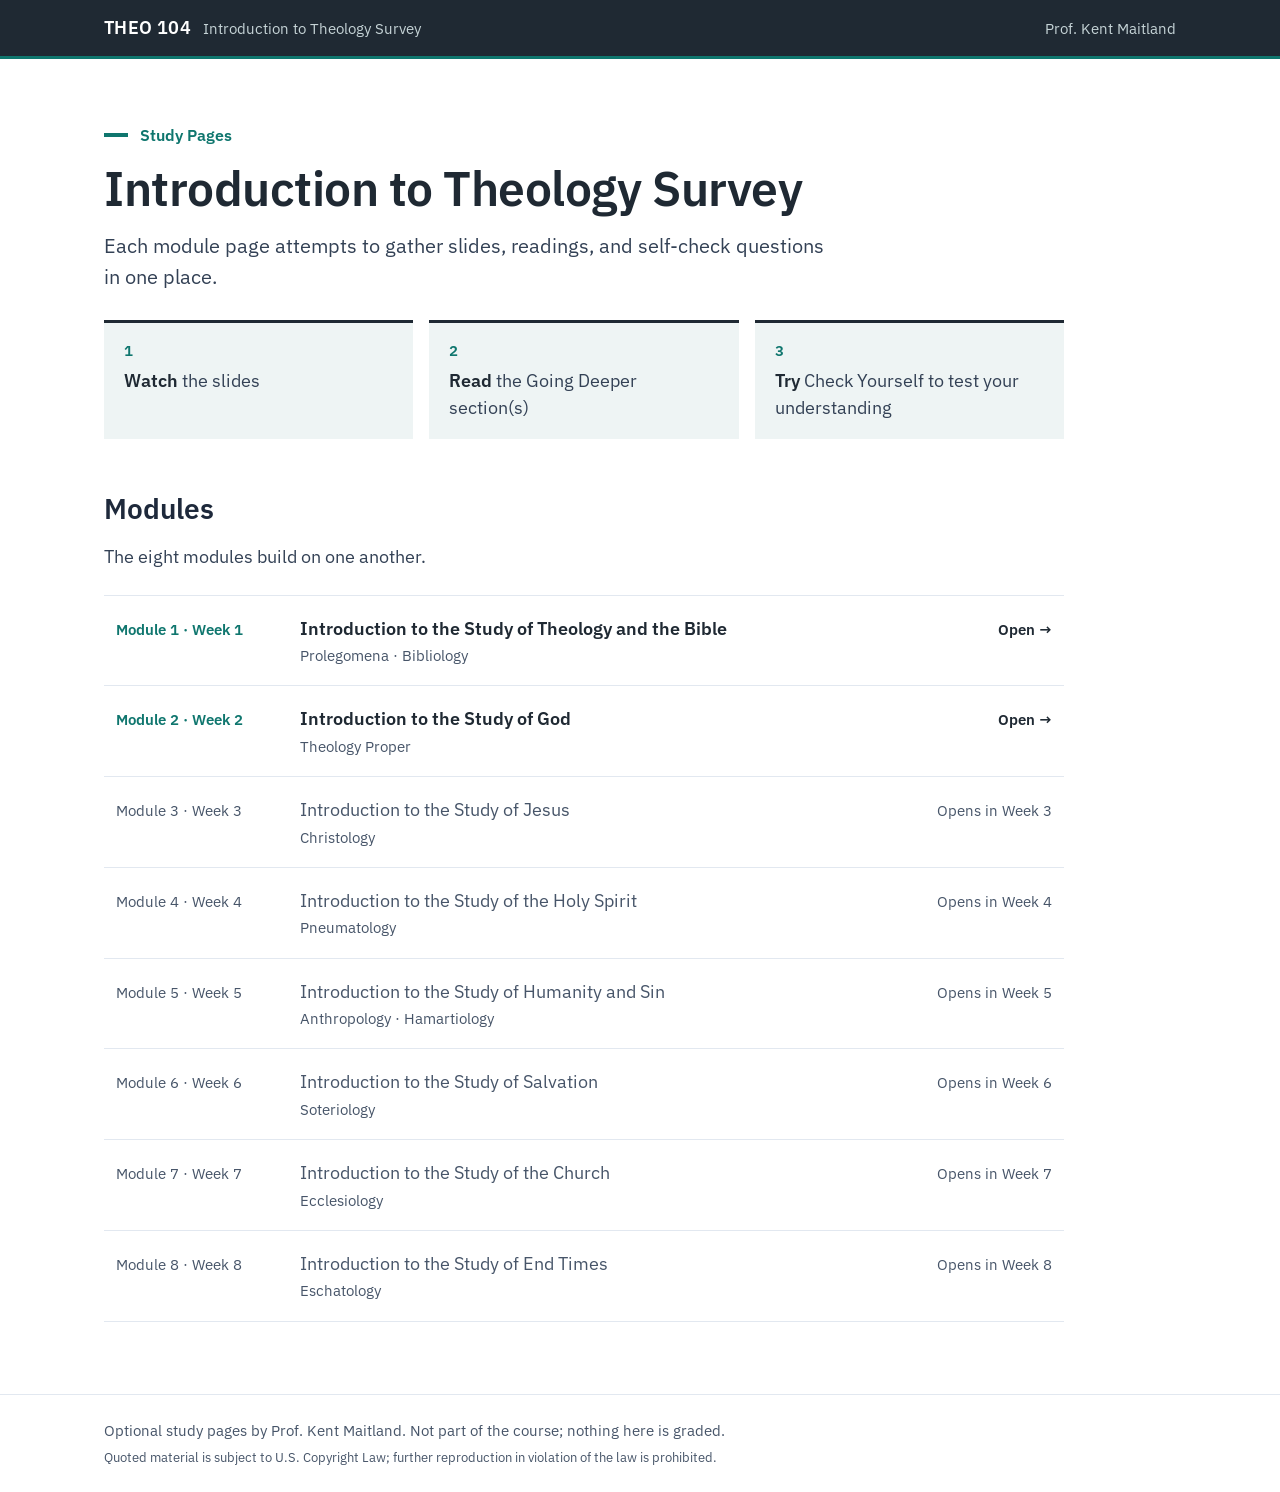
==== index.html @ 7f718394 "Palette D, Graphite and Teal; tokens renamed primary/accent Co-Authored-By: Claude Opus 5.5 <noreply" ====
<!doctype html>
<html lang="en">
<head>
<meta charset="utf-8">
<meta name="viewport" content="width=device-width, initial-scale=1">
<title>THEO 104 · Introduction to Theology Survey</title>
<link rel="preconnect" href="https://fonts.googleapis.com">
<link rel="preconnect" href="https://fonts.gstatic.com" crossorigin>
<link rel="stylesheet" href="https://fonts.googleapis.com/css2?family=IBM+Plex+Sans:ital,wght@0,400;0,600;1,400&amp;display=swap">
<link rel="stylesheet" href="assets/theo104.css?v=2026-10-30a">
</head>
<body>
<header class="site-head">
<div class="wrap"><span class="brand"><strong>THEO 104</strong><span>Introduction to Theology Survey</span></span><span class="who">Prof. Kent Maitland</span></div>
</header>

<main class="wrap home">
<section class="hero">
<div class="label">Study Pages</div>
<h1>Introduction to Theology Survey</h1>
<p>Each module page attempts to gather slides, readings, and self-check questions in one place.</p>
<ol class="steps">
<li><strong>Watch</strong> the slides</li>
<li><strong>Read</strong> the Going Deeper section(s)</li>
<li><strong>Try</strong> Check Yourself to test your understanding</li>
</ol>
</section>

<section class="block" aria-labelledby="mods-h">
<h2 id="mods-h">Modules</h2>
<p class="intro">The eight modules build on one another.</p>
<ol class="mod-list">
<li><a class="mod" href="module-1/"><span class="n">Module 1 · Week 1</span><span class="t">Introduction to the Study of Theology and the Bible<span class="d">Prolegomena · Bibliology</span></span><span class="go">Open →</span></a></li>
<li><a class="mod" href="module-2/"><span class="n">Module 2 · Week 2</span><span class="t">Introduction to the Study of God<span class="d">Theology Proper</span></span><span class="go">Open →</span></a></li>
<li><div class="mod soon"><span class="n">Module 3 · Week 3</span><span class="t">Introduction to the Study of Jesus<span class="d">Christology</span></span><span class="go">Opens in Week 3</span></div></li>
<li><div class="mod soon"><span class="n">Module 4 · Week 4</span><span class="t">Introduction to the Study of the Holy Spirit<span class="d">Pneumatology</span></span><span class="go">Opens in Week 4</span></div></li>
<li><div class="mod soon"><span class="n">Module 5 · Week 5</span><span class="t">Introduction to the Study of Humanity and Sin<span class="d">Anthropology · Hamartiology</span></span><span class="go">Opens in Week 5</span></div></li>
<li><div class="mod soon"><span class="n">Module 6 · Week 6</span><span class="t">Introduction to the Study of Salvation<span class="d">Soteriology</span></span><span class="go">Opens in Week 6</span></div></li>
<li><div class="mod soon"><span class="n">Module 7 · Week 7</span><span class="t">Introduction to the Study of the Church<span class="d">Ecclesiology</span></span><span class="go">Opens in Week 7</span></div></li>
<li><div class="mod soon"><span class="n">Module 8 · Week 8</span><span class="t">Introduction to the Study of End Times<span class="d">Eschatology</span></span><span class="go">Opens in Week 8</span></div></li>
</ol>
</section>

</main>

<footer class="site-foot"><div class="wrap">Optional study pages by Prof. Kent Maitland. Not part of the course; nothing here is graded.<p class="notice">Quoted material is subject to U.S. Copyright Law; further reproduction in violation of the law is prohibited.</p></div></footer>
</body>
</html>
---- assets/theo104.css ----
/* THEO 104 study pages: design system "Clean Sans" (Study B, approved 10/27/2026); palette D "Graphite and Teal" (10/30/2026) */
:root {
  --bg: #FFFFFF;
  --ink: #1E293B;
  --ink-2: #334155;
  --muted: #475569;
  --rule: #E2E8F0;
  --rule-2: #CBD5E1;
  --primary: #1F2933;    /* graphite: banner, headings, buttons, links */
  --primary-dark: #364352;
  --accent: #0F766E;     /* teal: small accents only */
  --tint: #EEF4F4;
  --sans: 'IBM Plex Sans', system-ui, sans-serif;
  --serif: 'IBM Plex Serif', Georgia, serif;
}

* { box-sizing: border-box; }
img { max-width: 100%; height: auto; }
html { -webkit-text-size-adjust: 100%; }
body { margin: 0; background: var(--bg); color: var(--ink); font-family: var(--sans); font-size: 18px; line-height: 1.55; }
a { color: var(--primary); text-decoration-thickness: 1px; text-underline-offset: 3px; }
a:hover { color: var(--primary-dark); }
.sc { font-variant: small-caps; }
.wrap { max-width: 1120px; margin: 0 auto; padding: 0 24px; }
@media (max-width: 640px) { .wrap { padding: 0 16px; } body { font-size: 17px; } }

/* Page chrome */
/* Site banner: shared by every page; a module or helps menu can be added inside it later */
.site-head { background: var(--primary); color: #FFFFFF; border-bottom: 3px solid var(--accent); }
.site-head .wrap { display: flex; flex-wrap: wrap; align-items: baseline; justify-content: space-between; gap: 4px 24px; padding-top: 14px; padding-bottom: 14px; font-size: 15px; }
.site-head .brand { display: flex; flex-wrap: wrap; align-items: baseline; gap: 2px 12px; }
.site-head .brand strong { font-size: 18px; font-weight: 600; letter-spacing: 0.02em; }
.site-head .brand span, .site-head .who { color: #C5D3D6; }
.site-head a { color: inherit; text-decoration: none; }
.label { display: flex; align-items: center; gap: 12px; font-size: 16px; font-weight: 600; color: var(--accent); }
.label::before { content: ""; display: inline-block; width: 24px; height: 4px; background: var(--accent); }
.hero { padding: 64px 0 48px; }
.hero h1 { color: var(--primary); margin: 14px 0 0; font-weight: 600; font-size: 3rem; line-height: 1.1; letter-spacing: -0.01em; }
.hero p { margin: 16px 0 0; max-width: 720px; font-size: 1.25rem; color: var(--ink-2); }
@media (max-width: 640px) { .hero { padding: 32px 0 28px; } .hero h1 { font-size: 2rem; } .hero p { font-size: 1.1rem; } }
.block { padding: 0 0 72px; }
.block > h2 { margin: 0 0 20px; font-size: 1.75rem; font-weight: 600; }
.block > .intro { margin: -12px 0 20px; color: var(--muted); }
@media (max-width: 640px) { .block { padding-bottom: 40px; } .block > h2 { font-size: 1.5rem; } }
.placeholder { padding: 28px; border: 1px dashed var(--rule-2); color: var(--muted); }
.site-foot { border-top: 1px solid var(--rule); }
.site-foot .wrap { padding-top: 24px; padding-bottom: 24px; font-size: 15px; color: var(--muted); }
.site-foot .notice { margin: 6px 0 0; font-size: 13px; }

/* Buttons */
.btn { min-height: 44px; padding: 8px 18px; border: 1px solid var(--rule-2); background: var(--bg); color: var(--ink); font: inherit; font-size: 16px; cursor: pointer; }
.btn:hover { border-color: var(--primary); }
.btn:focus-visible, .viewer:focus-visible, summary:focus-visible { outline: 3px solid var(--primary); outline-offset: 2px; }
.btn.primary, .btn[aria-pressed="true"] { border-color: var(--primary); background: var(--primary); color: #FFFFFF; font-weight: 600; }
.btn.primary:hover, .btn[aria-pressed="true"]:hover { background: var(--primary-dark); }
.btn:disabled { opacity: 0.45; cursor: default; }

/* Deck chooser and viewer */
.deck-list { display: flex; flex-wrap: wrap; gap: 10px; margin: 0 0 20px; padding: 0; list-style: none; }
.deck-list .btn { text-align: left; }
@media (max-width: 640px) {
  .deck-list { flex-direction: column; gap: 0; border-top: 1px solid var(--rule); }
  .deck-list .btn { width: 100%; min-height: 48px; border: 0; border-bottom: 1px solid var(--rule); padding: 10px 4px; }
  .deck-list .btn[aria-pressed="true"] { padding-left: 12px; }
}
.viewer { container-type: inline-size; }
.controls { margin-top: 14px; display: grid; grid-template-columns: 1fr auto 1fr; align-items: center; gap: 12px; }
.controls .prev { justify-self: start; }
.controls .next { justify-self: end; }
.controls .count { font-size: 15px; color: var(--muted); }
.no-js .controls { display: none; }
.js .deck, .js .slide { display: none; }
.js .deck.active { display: block; }
.js .deck .slide.active { display: flex; }
.no-js .slide { margin-bottom: 24px; }
.deck-name { position: absolute; width: 1px; height: 1px; overflow: hidden; clip: rect(0 0 0 0); }

/* Slides: sized from a 1280 × 720 design; 1cqw = 12.8px at full size */
.slide { aspect-ratio: 16 / 9; flex-direction: column; padding: 5cqw 7.5cqw 3.75cqw; border: 1px solid var(--rule); background: var(--bg); display: flex; }
.s-label { display: flex; align-items: center; gap: 1.1cqw; font-size: max(13px, 1.4cqw); font-weight: 600; color: var(--accent); }
.s-label::before { content: ""; display: inline-block; width: 2.2cqw; height: 0.3cqw; min-height: 3px; background: var(--accent); }
.s-h { color: var(--primary); margin: 1.25cqw 0 0; font-weight: 600; font-size: max(24px, 4.2cqw); line-height: 1.1; letter-spacing: -0.01em; }
.s-title { color: var(--primary); margin: 0; font-weight: 600; font-size: max(34px, 6.9cqw); line-height: 1.05; letter-spacing: -0.02em; }
.s-mid { margin: auto 0; display: flex; flex-direction: column; gap: 2.2cqw; }
.s-end { margin-top: auto; padding-top: 2cqw; }
.s-lead { margin: 1.9cqw 0 0; max-width: 78cqw; font-family: var(--serif); font-style: italic; font-size: max(18px, 2.3cqw); line-height: 1.45; color: var(--ink-2); }
.s-mid .s-lead { margin: 0; }
.s-text { margin: 1.9cqw 0 0; max-width: 78cqw; font-size: max(17px, 1.9cqw); line-height: 1.45; }
.s-mid .s-text { margin: 0; }
.s-text.muted { color: var(--muted); }
.s-big { font-size: max(21px, 2.9cqw); font-weight: 600; line-height: 1.3; max-width: 80cqw; margin: 0; }
.s-rows { display: flex; flex-direction: column; }
.s-row { display: grid; grid-template-columns: 26cqw minmax(0, 1fr); gap: 2.5cqw; align-items: baseline; padding: 1.3cqw 0; border-top: 1px solid var(--rule); }
.s-row:last-child { border-bottom: 1px solid var(--rule); }
.s-rows.tight .s-row { padding: 0.9cqw 0; }
.s-term { font-weight: 600; font-size: max(17px, 2cqw); color: var(--primary); line-height: 1.3; }
.s-gloss { font-size: max(16px, 1.8cqw); line-height: 1.4; }
.s-rows.tight .s-term { font-size: max(16px, 1.75cqw); }
.s-rows.tight .s-gloss { font-size: max(15px, 1.6cqw); }
.s-ref { font-size: max(14px, 1.45cqw); color: var(--muted); white-space: nowrap; }
.s-ref a { color: var(--primary); }
.s-cols { display: grid; grid-template-columns: repeat(var(--n, 3), minmax(0, 1fr)); gap: 3.1cqw; }
.s-col { display: flex; flex-direction: column; gap: 1cqw; padding-top: 1.4cqw; border-top: 2px solid var(--primary); }
.s-col .num { font-size: max(14px, 1.4cqw); font-weight: 600; color: var(--accent); }
.s-col .s-term { font-size: max(17px, 2.05cqw); }
.s-col p { margin: 0; font-size: max(16px, 1.75cqw); line-height: 1.4; }
.s-col .verse { font-family: var(--serif); font-style: italic; font-size: max(16px, 1.85cqw); line-height: 1.45; }
.s-quote { margin: auto 0; display: flex; flex-direction: column; gap: 1.6cqw; max-width: 80cqw; }
.s-quote blockquote { margin: 0; font-family: var(--serif); font-style: italic; font-size: max(20px, 2.95cqw); line-height: 1.4; }
.s-quote figcaption { font-size: max(15px, 1.55cqw); color: var(--muted); }
.s-table { width: 100%; border-collapse: collapse; text-align: left; font-size: max(15px, 1.7cqw); line-height: 1.4; }
.s-table th { padding: 0 1.9cqw 1.1cqw 0; font-size: max(12px, 1.3cqw); font-weight: 600; letter-spacing: 0.06em; text-transform: uppercase; color: var(--muted); border-bottom: 2px solid var(--ink); }
.s-table td { padding: 1.2cqw 1.9cqw 1.2cqw 0; border-bottom: 1px solid var(--rule); vertical-align: top; }
.s-table td:first-child { font-weight: 600; }
.s-table .sub { display: block; font-weight: 400; font-size: max(13px, 1.4cqw); color: var(--muted); }
.s-table .yes { color: var(--primary); font-weight: 600; }
.s-next { margin-top: 2.2cqw; padding: 1.9cqw 2.2cqw; background: var(--tint); display: flex; flex-direction: column; gap: 0.5cqw; }
.s-next .tag { font-size: max(12px, 1.3cqw); font-weight: 600; letter-spacing: 0.06em; text-transform: uppercase; color: var(--accent); }
.s-next .q { font-size: max(18px, 2.2cqw); font-weight: 600; color: var(--primary); }
.s-foot { margin-top: 2.2cqw; display: flex; justify-content: space-between; gap: 12px; font-size: max(13px, 1.25cqw); color: var(--muted); }

/* Photo slides: the photo fills the right side; on a phone it becomes a banner above the text */
.slide.has-photo { position: relative; overflow: hidden; padding-right: calc(42% + 5cqw); }
.s-photo { position: absolute; top: 0; right: 0; bottom: 0; width: 42%; margin: 0; }
.s-photo img { display: block; width: 100%; height: 100%; object-fit: cover; }
.has-photo .s-row { grid-template-columns: 13cqw minmax(0, 1fr); }
.has-photo .s-quote { margin: 1.6cqw 0; }
.has-photo .s-quote blockquote { font-size: max(18px, 2.4cqw); }

@container (max-width: 640px) {
  .slide { aspect-ratio: auto; min-height: 440px; padding: 22px 20px 18px; }
  .s-label { gap: 10px; font-size: 13px; }
  .s-label::before { width: 18px; height: 3px; }
  .s-h { margin-top: 10px; font-size: 27px; line-height: 1.15; }
  .s-title { font-size: 36px; }
  .s-mid { gap: 16px; margin: 28px 0; }
  .s-end { margin-top: 0; padding-top: 20px; }
  .s-lead { margin-top: 14px; font-size: 19px; max-width: none; }
  .s-text { margin-top: 14px; font-size: 17px; max-width: none; }
  .s-big { font-size: 21px; max-width: none; }
  .s-row { grid-template-columns: 1fr; gap: 4px; padding: 12px 0; }
  .s-rows.tight .s-row { padding: 10px 0; }
  .s-term { font-size: 18px; }
  .s-gloss { font-size: 17px; }
  .s-rows.tight .s-term { font-size: 17px; }
  .s-rows.tight .s-gloss { font-size: 16px; }
  .s-ref { font-size: 15px; white-space: normal; }
  .s-cols { grid-template-columns: 1fr; gap: 16px; }
  .s-col { gap: 6px; padding-top: 12px; }
  .s-col .s-term { font-size: 18px; }
  .s-col p, .s-col .verse { font-size: 17px; }
  .s-quote { gap: 12px; max-width: none; margin: 28px 0; }
  .s-quote blockquote { font-size: 21px; }
  .s-quote figcaption { font-size: 15px; }
  .s-table { font-size: 15px; }
  .s-table th { font-size: 12px; padding: 0 10px 8px 0; }
  .s-table td { padding: 10px 10px 10px 0; }
  .s-table .sub { font-size: 13px; }
  .s-next { margin-top: 18px; padding: 16px; gap: 4px; }
  .s-next .tag { font-size: 12px; }
  .s-next .q { font-size: 18px; }
  .s-foot { margin-top: auto; padding-top: 18px; font-size: 13px; }
  .slide.has-photo { padding-right: 20px; }
  .has-photo .s-row { grid-template-columns: 1fr; }
  .has-photo .s-quote blockquote { font-size: 21px; }
  .s-photo { position: static; width: auto; height: 190px; margin: -22px -20px 18px; }
}

/* Going Deeper */
.deeper { border-top: 1px solid var(--rule); }
.deeper details { border-bottom: 1px solid var(--rule); padding: 16px 0; }
.deeper summary { cursor: pointer; font-size: 1.15rem; font-weight: 600; min-height: 28px; }
.deeper .body { padding: 12px 0 8px; display: grid; grid-template-columns: minmax(0, 1fr) 250px; gap: 0 48px; align-items: start; }
.deeper .main { grid-column: 1; grid-row: 1; max-width: 760px; }
.reading { grid-column: 2; grid-row: 1; position: sticky; top: calc(var(--head-h) + 16px); margin-top: 8px; padding: 18px 20px; background: var(--tint); border-top: 3px solid var(--primary); font-size: 15px; line-height: 1.45; display: flex; flex-direction: column; gap: 6px; }
.reading .tag { font-size: 12px; font-weight: 600; letter-spacing: 0.06em; text-transform: uppercase; color: var(--accent); }
.reading .book { font-weight: 600; color: var(--primary); }
.reading ul { margin: 4px 0 0; padding: 0; list-style: none; display: flex; flex-direction: column; gap: 6px; }
.reading li { margin: 0; }
.reading .pp { color: var(--muted); white-space: nowrap; }
.reading .note { margin-top: 4px; font-size: 13px; color: var(--muted); }
@media (max-width: 900px) {
  .deeper .body { grid-template-columns: 1fr; }
  .deeper .main { grid-row: 2; }
  .reading { grid-column: 1; grid-row: 1; position: static; margin: 0 0 16px; }
}
.deeper h3 { margin: 24px 0 8px; font-size: 1.15rem; font-weight: 600; }
.deeper h3:first-child { margin-top: 8px; }
.deeper p, .deeper ul, .deeper ol { margin: 0 0 12px; }
.deeper li { margin-bottom: 6px; }
.deeper blockquote { margin: 0 0 12px; padding: 0; font-family: var(--serif); font-style: italic; color: var(--ink-2); }
.deeper .cite { color: var(--muted); font-size: 0.9em; }
.table-box { overflow-x: auto; margin: 0 0 12px; }
.deeper table { width: 100%; border-collapse: collapse; text-align: left; font-size: 1rem; }
.deeper th { padding: 8px 16px 8px 0; border-bottom: 2px solid var(--ink); font-size: 13px; letter-spacing: 0.05em; text-transform: uppercase; color: var(--muted); }
.deeper td { padding: 10px 16px 10px 0; border-bottom: 1px solid var(--rule); vertical-align: top; }
.deeper td:first-child { font-weight: 600; }

/* Why This Matters */
.matters { display: grid; grid-template-columns: repeat(auto-fit, minmax(300px, 1fr)); gap: 32px 40px; }
.matters > div { padding-top: 16px; border-top: 2px solid var(--ink); }
.matters h3 { margin: 0 0 8px; font-size: 1.2rem; font-weight: 600; color: var(--primary); }
.matters p { margin: 0; }
@media (max-width: 640px) { .matters { grid-template-columns: 1fr; gap: 24px; } }

/* Essay guide pages (module-N/essay/) */
.guide .block > .intro { margin: -8px 0 24px; max-width: 760px; color: var(--ink-2); }
.back { margin: 0 0 18px; font-size: 15px; }
.back a { text-decoration: none; }
.back a:hover { text-decoration: underline; }
.asks { margin: 0; padding: 0; list-style: none; counter-reset: ask; max-width: 860px; border-top: 1px solid var(--rule); }
.asks > li { counter-increment: ask; position: relative; padding: 18px 0 18px 44px; border-bottom: 1px solid var(--rule); }
.asks > li::before { content: counter(ask); position: absolute; left: 0; top: 18px; font-weight: 600; color: var(--accent); }
.asks h3 { margin: 0 0 6px; font-size: 1.15rem; font-weight: 600; color: var(--primary); }
.asks p { margin: 0; }
.pts { display: inline-block; margin-left: 8px; padding: 1px 9px; border: 1px solid var(--rule-2); font-size: 13px; font-weight: 600; letter-spacing: 0.03em; color: var(--muted); vertical-align: 2px; white-space: nowrap; }
.template { margin: 20px 0 0; }
.cite-box { margin: 18px 0 4px; padding: 20px 22px 22px; background: var(--tint); border-top: 3px solid var(--primary); }
.cite-box h4 { margin: 0; font-size: 1.1rem; font-weight: 600; color: var(--primary); }
.cite-intro { margin: 2px 0 16px !important; color: var(--muted); font-size: 15px; }
.cite-panels { display: grid; grid-template-columns: repeat(3, minmax(0, 1fr)); gap: 16px; }
.cite-panel { padding: 16px 16px 14px; background: var(--bg); font-size: 15px; line-height: 1.45; display: flex; flex-direction: column; gap: 8px; }
.cite-panel h5 { margin: 0; font-size: 12px; font-weight: 600; letter-spacing: 0.06em; text-transform: uppercase; color: var(--accent); }
.cite-panel p { margin: 0; }
.cite-panel .ex { padding: 6px 10px; border-left: 3px solid var(--rule-2); background: var(--tint); color: var(--ink); }
.cite-panel .go { margin-top: auto; padding-top: 4px; font-size: 14px; }
@media (max-width: 900px) { .cite-panels { grid-template-columns: 1fr; } }
.rows { max-width: 860px; border-top: 1px solid var(--rule); }
.row { display: grid; grid-template-columns: 220px minmax(0, 1fr); gap: 0 32px; padding: 18px 0; border-bottom: 1px solid var(--rule); }
.row h3 { margin: 0; font-size: 1.1rem; font-weight: 600; color: var(--primary); }
.row p { margin: 0 0 10px; }
.row p:last-child { margin-bottom: 0; }
.qs { margin: 0 0 12px; padding-left: 20px; }
.qs li { margin-bottom: 6px; }
.qs b { color: var(--primary); }
@media (max-width: 640px) { .row { grid-template-columns: 1fr; gap: 6px; } }
h3.grp { margin: 28px 0 12px; font-size: 1.2rem; font-weight: 600; color: var(--primary); }
.guide .block > .intro + h3.grp { margin-top: 0; }
.key { max-width: 860px; margin: 0 0 14px; padding: 14px 20px; background: var(--tint); border-left: 4px solid var(--accent); }
.key .tag, .wq .tag { display: block; margin-bottom: 2px; font-size: 12px; font-weight: 600; letter-spacing: 0.06em; text-transform: uppercase; color: var(--accent); }
.key .q { font-size: 1.15rem; font-weight: 600; color: var(--primary); }
.mistakes { list-style: none; margin: 0; padding: 0; max-width: 860px; }
.mistakes li { margin: 0; padding: 12px 0; border-top: 1px solid var(--rule); }
.mistakes li:last-child { border-bottom: 1px solid var(--rule); }
.mistakes b { color: var(--primary); }
.worked { max-width: 860px; }
.worked p { margin: 0 0 12px; }
.wq { padding: 14px 20px; background: var(--tint); border-left: 4px solid var(--accent); font-size: 1.15rem; font-weight: 600; color: var(--primary); }
.step { margin-top: 20px !important; font-weight: 600; }
.trace { list-style: none; margin: 0 0 12px; padding: 0; border-top: 1px solid var(--rule); }
.trace li { display: grid; grid-template-columns: 150px minmax(0, 1fr); gap: 4px 24px; padding: 14px 0; border-bottom: 1px solid var(--rule); }
.trace b { grid-row: span 2; color: var(--primary); }
.trace .note { color: var(--ink-2); }
.trace .note i { color: var(--muted); }
@media (max-width: 640px) { .trace li { grid-template-columns: 1fr; } .trace b { grid-row: auto; } }

/* Link card to a separate help page (module page, after Why This Matters) */
.help-card { max-width: 760px; padding: 22px 24px 24px; background: var(--tint); border-top: 3px solid var(--primary); display: flex; flex-direction: column; gap: 6px; }
.help-card .tag { font-size: 12px; font-weight: 600; letter-spacing: 0.06em; text-transform: uppercase; color: var(--accent); }
.help-card h3 { margin: 0; font-size: 1.3rem; font-weight: 600; color: var(--primary); }
.help-card p { margin: 0; color: var(--ink-2); }
.help-card .btn { align-self: flex-start; margin-top: 12px; display: inline-flex; align-items: center; text-decoration: none; }

/* Essay guide tabs (guide.js): one part at a time; without script every part shows */
.part-tabs { margin: 0 0 36px; scroll-margin-top: 16px; }
.part-tabs .deck-list { margin: 0; }
.no-js .part-tabs { display: none; }
.js .part { display: none; }
.js .part.active { display: block; }
.next-part { margin: 32px 0 0; }
.next-part a { display: inline-flex; align-items: center; min-height: 44px; padding: 8px 18px; border: 1px solid var(--primary); font-size: 16px; font-weight: 600; text-decoration: none; }
.next-part a:hover { background: var(--tint); }
.no-js .next-part { display: none; }
@media (max-width: 640px) { .part-tabs { margin-bottom: 24px; } }

/* Banner breadcrumb (inner pages): "THEO 104 › Module 2 › Essay Guide". THEO 104 becomes a home link once the home page lists modules. */
.site-head .crumbs { display: flex; flex-wrap: wrap; align-items: baseline; gap: 2px 10px; }
.site-head .crumbs strong { font-size: 18px; font-weight: 600; letter-spacing: 0.02em; }
.site-head .crumbs .sep { color: #8FA3A8; }
.site-head .crumbs a { color: #FFFFFF; text-decoration: underline; text-decoration-color: rgba(255, 255, 255, 0.4); text-underline-offset: 4px; }
.site-head .crumbs a:hover { text-decoration-color: #FFFFFF; }
.site-head .crumbs [aria-current] { color: #C5D3D6; }
.back-foot { margin: 0; padding: 0 0 56px; font-size: 16px; }

/* Fixed banner (Kent, 10/27/2026): stays at the top while the page scrolls; one line on phones.
   Anything the page scrolls to stops below it. */
:root { --head-h: 74px; }
.site-head { position: sticky; top: 0; z-index: 50; }
h2, .viewer, .part-tabs, .part, [id] { scroll-margin-top: var(--head-h); }
@media (max-width: 640px) {
  :root { --head-h: 60px; }
  .site-head .wrap { padding-top: 10px; padding-bottom: 10px; }
  .site-head .who { display: none; }
  .site-head .crumbs { flex-wrap: nowrap; white-space: nowrap; gap: 8px; font-size: 15px; }
  .site-head .crumbs strong { font-size: 16px; }
  .site-head .brand > span { display: none; }
}

/* Check Yourself (check.js): one deck's questions at a time; a wrong choice is struck and the question stays open;
   "Show answer" moves on. Without script every set shows and "Show answer" still opens. Nothing is saved. */
.ck-intro { margin: -12px 0 20px; color: var(--muted); }
.ck-tabs { margin: 0 0 28px; scroll-margin-top: var(--head-h); }
.ck-tabs .deck-list { margin: 0; }
.no-js .ck-tabs { display: none; }
.js .ck-set { display: none; }
.js .ck-set.active { display: block; }
.ck-name { margin: 0 0 4px; font-size: 1.2rem; font-weight: 600; color: var(--primary); }
.ck-list { max-width: 860px; margin: 0; padding: 0; list-style: none; counter-reset: ck; }
.ck-q { counter-increment: ck; position: relative; padding: 22px 0 22px 34px; border-top: 1px solid var(--rule); }
.ck-q::before { content: counter(ck); position: absolute; left: 0; top: 22px; font-weight: 600; color: var(--accent); }
.ck-stem { margin: 0 0 12px; font-weight: 600; color: var(--primary); line-height: 1.4; }
.ck-opts { display: grid; gap: 8px; margin: 0; padding: 0; list-style: none; }
.ck-opt { position: relative; width: 100%; min-height: 44px; padding: 10px 16px 10px 44px; border: 1px solid var(--rule-2); background: var(--bg); color: var(--ink); font: inherit; font-size: 16px; line-height: 1.35; text-align: left; cursor: pointer; }
.ck-opt::before { content: ""; position: absolute; left: 16px; top: 50%; width: 14px; height: 14px; margin-top: -8px; border: 1px solid var(--rule-2); border-radius: 50%; }
.ck-opt:hover { border-color: var(--primary); }
.ck-opt:focus-visible { outline: 3px solid var(--primary); outline-offset: 2px; }
.ck-opt[aria-disabled="true"] { cursor: default; }
.ck-opt[aria-disabled="true"]:hover { border-color: var(--rule-2); }
.ck-opt.wrong { border-style: dashed; color: var(--muted); text-decoration: line-through; }
.ck-opt.wrong::before { content: "✕"; border: 0; width: auto; height: auto; margin-top: -0.7em; font-size: 15px; line-height: 1.4; text-decoration: none; }
.ck-opt.right, .ck-opt.right:hover { border-color: var(--primary); background: var(--tint); color: var(--primary); font-weight: 600; }
.ck-opt.right::before { content: "✓"; border: 0; width: auto; height: auto; margin-top: -0.7em; font-size: 16px; line-height: 1.4; }
.ck-q.done .ck-opt:not(.right):not(.wrong) { color: var(--muted); }
.ck-fb { margin: 10px 0 0; font-size: 16px; font-weight: 600; color: var(--primary); }
.ck-fb:empty { margin: 0; }
.ck-ans { margin-top: 6px; }
.ck-ans summary { display: inline-flex; align-items: center; min-height: 44px; color: var(--primary); font-size: 15px; text-decoration: underline; text-underline-offset: 3px; cursor: pointer; }
.ck-ans p { margin: 4px 0 0; padding: 14px 18px; background: var(--tint); border-left: 4px solid var(--primary); font-size: 16px; line-height: 1.5; }
.ck-ans b { color: var(--primary); }
.js .ck-q.done .ck-ans summary { display: none; }
@media (max-width: 640px) { .ck-q { padding-left: 26px; } }

/* Module 1 slides: a tighter table; the translation spectrum bar */
.s-table.tight td { padding-top: 0.5cqw; padding-bottom: 0.5cqw; }
.spectrum { display: flex; justify-content: space-between; margin: 0 0 1.6cqw; padding-top: 1.1cqw; font-size: max(12px, 1.3cqw); font-weight: 600; letter-spacing: 0.06em; text-transform: uppercase; color: var(--muted); background: linear-gradient(90deg, var(--primary), #A9B8BC) top left / 100% max(3px, 0.35cqw) no-repeat; }

/* Psalm 19 slide (Decision 64): sky, page, heart. All text keeps one line rhythm (--r); in the page panel
   each line rests on a rule. The offsets put each baseline 2px (at 1280) above the rule's top. */
.slide.ps19 { padding-bottom: 3.75cqw; }
.ps19-panels { --r: max(24px, 2.97cqw); flex: 1; min-height: 0; margin: 3.4cqw -7.5cqw 0; display: grid; grid-template-columns: repeat(3, minmax(0, 1fr)); }
.ps19-panels > div { display: flex; flex-direction: column; padding: var(--r) 3.1cqw; border-top: max(3px, 0.31cqw) solid transparent; }
.ps19-panels > div:first-child { padding-left: 7.5cqw; }
.ps19-panels > div:last-child { padding-right: 7.5cqw; }
.ps19 .t { display: block; font-size: max(11px, 1.02cqw); font-weight: 600; letter-spacing: 0.08em; text-transform: uppercase; line-height: var(--r); position: relative; top: calc(var(--r) / 2 - 0.16cqw - 0.31em); }
.ps19 .q { margin: 0; font-family: var(--serif); font-style: italic; font-size: max(18px, 2.42cqw); line-height: var(--r); position: relative; top: calc(var(--r) / 2 - 0.16cqw - 0.355em); }
.ps19 .l { display: block; margin-top: var(--r); font-size: max(13px, 1.33cqw); line-height: var(--r); position: relative; top: calc(var(--r) / 2 - 0.16cqw - 0.355em); color: var(--muted); }
.ps19-panels > .ps19-sky { color: #FFFFFF; background: radial-gradient(1.5px 1.5px at 18% 22%, #fff 99%, transparent), radial-gradient(1px 1px at 74% 7%, #fff 99%, transparent), radial-gradient(1.5px 1.5px at 88% 30%, #fff 99%, transparent), radial-gradient(1px 1px at 22% 74%, #fff 99%, transparent), radial-gradient(1px 1px at 72% 80%, #fff 99%, transparent), radial-gradient(1.5px 1.5px at 12% 86%, #fff 99%, transparent), radial-gradient(1px 1px at 58% 54%, #fff 99%, transparent), linear-gradient(180deg, #071A38 0%, #0A254E 55%, #16397A 100%); }
.ps19-sky .t, .ps19-sky .l { color: #C5D3D6; }
.ps19-sky a { color: #FFFFFF; }
.ps19-panels > .ps19-page { border-top-color: var(--primary); background: repeating-linear-gradient(180deg, #FFFFFF 0 calc(var(--r) - 1px), #DCE6E7 calc(var(--r) - 1px) var(--r)); }
.ps19-panels > .ps19-heart { border-top-color: var(--accent); background: var(--tint); }
.ps19-page .t, .ps19-heart .t { color: var(--accent); }
.ps19-page .q, .ps19-heart .q { color: var(--primary); }
.ps19 .s-foot { margin-top: 1.6cqw; }
@container (max-width: 640px) {
  .ps19-panels { --r: 30px; margin: 18px -20px 0; grid-template-columns: 1fr; }
  .ps19-panels > div, .ps19-panels > div:first-child, .ps19-panels > div:last-child { padding: var(--r) 20px; }
  .ps19 .t { font-size: 12px; }
  .ps19 .q { font-size: 22px; }
  .ps19 .l { font-size: 15px; }
  .ps19-panels > .ps19-sky { background: radial-gradient(1.5px 1.5px at 93% 16%, #fff 99%, transparent), radial-gradient(1px 1px at 86% 8%, #fff 99%, transparent), radial-gradient(1px 1px at 97% 44%, #fff 99%, transparent), radial-gradient(1.5px 1.5px at 90% 88%, #fff 99%, transparent), linear-gradient(180deg, #071A38 0%, #0A254E 55%, #16397A 100%); }
}

/* Discussion cards on module pages (link to the shared Discussion Guide) */
.help-card .when { font-size: 15px; color: var(--muted); margin-bottom: 8px; }
.help-card .card-list { margin: 0 0 8px; padding-left: 22px; color: var(--ink-2); }
.help-card .card-list li { margin: 4px 0; }
.help-card .card-list b { color: var(--primary); }
.guide .models { margin: 16px 0 0; max-width: 860px; color: var(--muted); }

/* Home page */
.mod-list { list-style: none; margin: 0; padding: 0; max-width: 960px; border-top: 1px solid var(--rule); }
.mod-list li { border-bottom: 1px solid var(--rule); }
.mod { display: grid; grid-template-columns: 10rem minmax(0, 1fr) auto; align-items: baseline; gap: 4px 24px; padding: 18px 12px; }
.mod .n { font-size: 15px; font-weight: 600; color: var(--accent); }
.mod .t { font-size: 1.15rem; font-weight: 600; color: var(--primary); }
.mod .t .d { display: block; margin-top: 2px; font-size: 15px; font-weight: 400; color: var(--muted); }
.steps { list-style: none; margin: 28px 0 0; padding: 0; display: grid; grid-template-columns: repeat(3, minmax(0, 1fr)); gap: 16px; max-width: 960px; counter-reset: step; }
.steps li { counter-increment: step; padding: 16px 20px 18px; background: var(--tint); border-top: 3px solid var(--primary); font-size: 1.1rem; color: var(--ink-2); }
.steps li::before { content: counter(step); display: block; margin-bottom: 4px; font-size: 15px; font-weight: 600; color: var(--accent); }
.steps strong { color: var(--primary); font-weight: 600; }
.home .hero p.after { margin-top: 20px; font-size: 1.05rem; color: var(--muted); }
.home .block > .intro { max-width: 760px; margin: -8px 0 24px; color: var(--ink-2); }
.mod .go { font-size: 15px; font-weight: 600; color: var(--primary); white-space: nowrap; }
a.mod { text-decoration: none; }
a.mod:hover { background: var(--tint); }
a.mod:hover .t { text-decoration: underline; text-underline-offset: 4px; }
a.mod:focus-visible { outline: 3px solid var(--primary); outline-offset: 2px; }
.mod.soon .n, .mod.soon .t, .mod.soon .go { color: var(--muted); font-weight: 400; }
.guide-cards { display: grid; grid-template-columns: repeat(auto-fit, minmax(280px, 1fr)); gap: 24px; max-width: 960px; }
@media (max-width: 640px) {
  .mod { grid-template-columns: 1fr; padding: 14px 4px; }
  .guide-cards { grid-template-columns: 1fr; }
  .steps { grid-template-columns: 1fr; gap: 10px; }
}
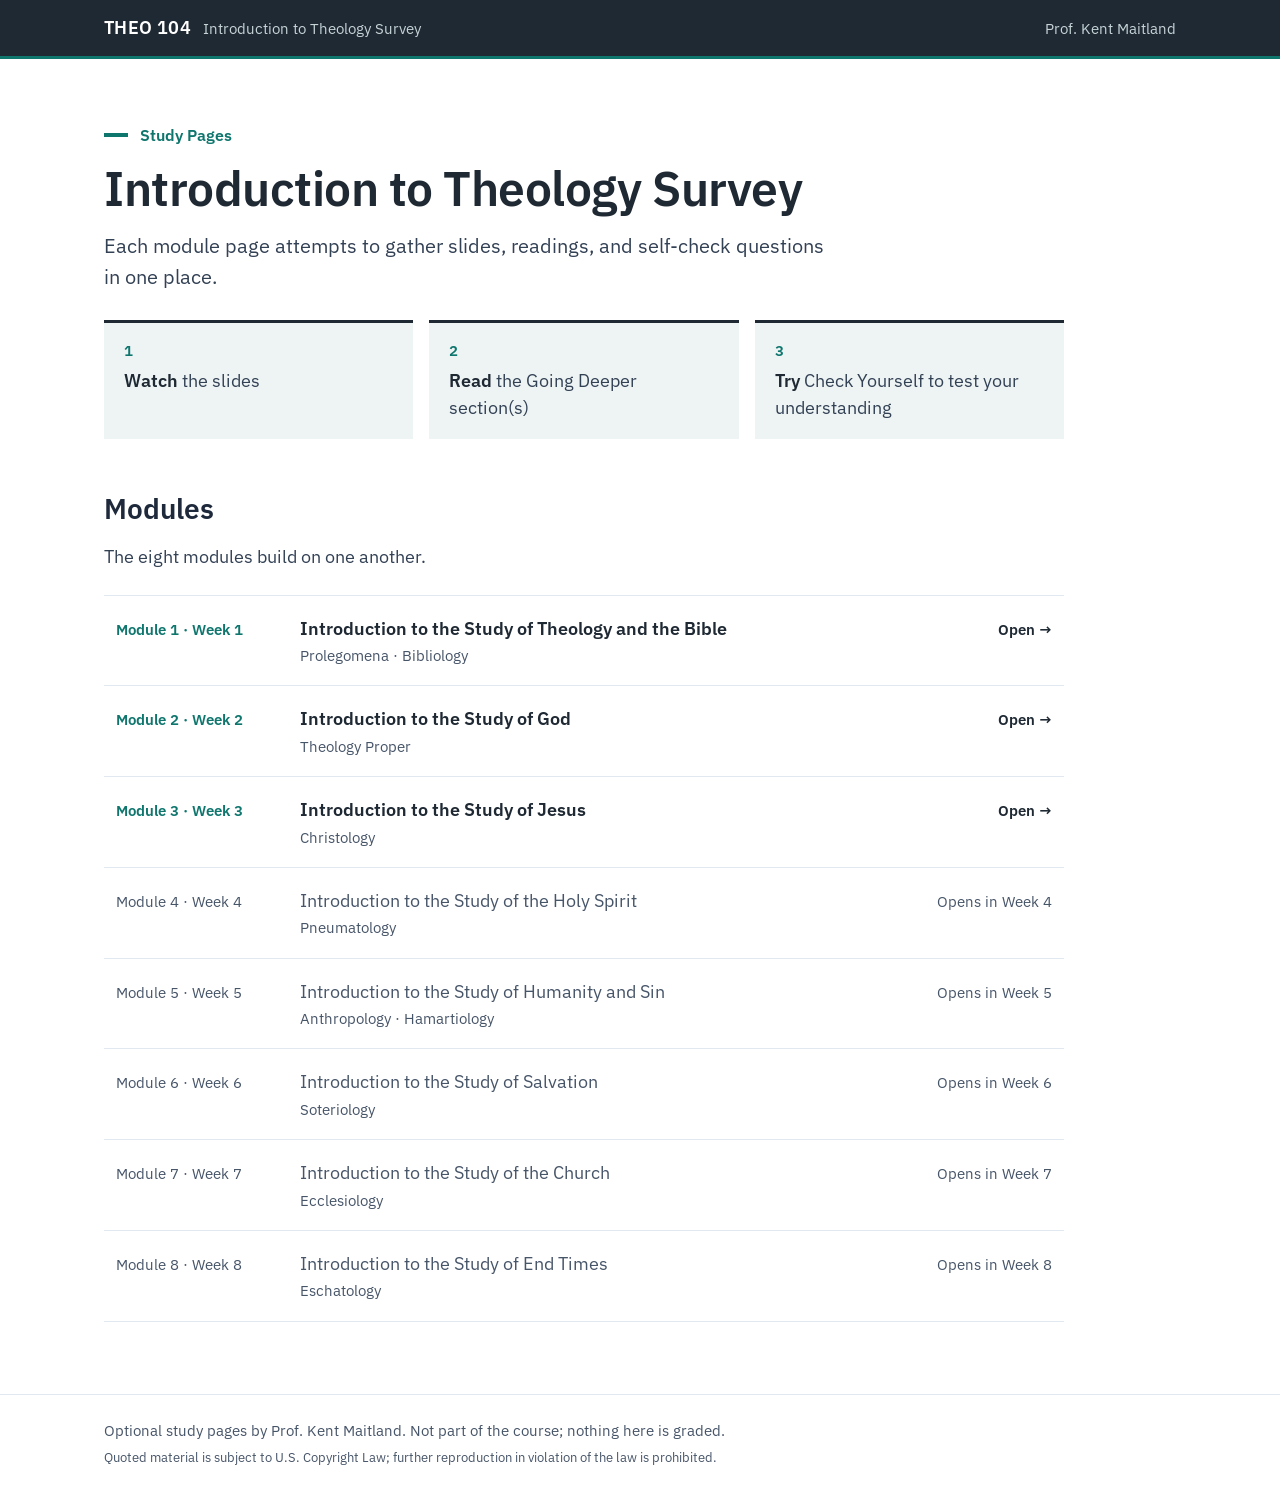
==== commit e3652ee2: "Module 3 page (staged for Tue 11/10 release); home page links Module 3; stylesheet 2026-11-02a Co-Au" ====
--- a/index.html
+++ b/index.html
@@ -7,7 +7,7 @@
 <link rel="preconnect" href="https://fonts.googleapis.com">
 <link rel="preconnect" href="https://fonts.gstatic.com" crossorigin>
 <link rel="stylesheet" href="https://fonts.googleapis.com/css2?family=IBM+Plex+Sans:ital,wght@0,400;0,600;1,400&amp;display=swap">
-<link rel="stylesheet" href="assets/theo104.css?v=2026-10-30a">
+<link rel="stylesheet" href="assets/theo104.css?v=2026-11-02a">
 </head>
 <body>
 <header class="site-head">
@@ -32,7 +32,7 @@
 <ol class="mod-list">
 <li><a class="mod" href="module-1/"><span class="n">Module 1 · Week 1</span><span class="t">Introduction to the Study of Theology and the Bible<span class="d">Prolegomena · Bibliology</span></span><span class="go">Open →</span></a></li>
 <li><a class="mod" href="module-2/"><span class="n">Module 2 · Week 2</span><span class="t">Introduction to the Study of God<span class="d">Theology Proper</span></span><span class="go">Open →</span></a></li>
-<li><div class="mod soon"><span class="n">Module 3 · Week 3</span><span class="t">Introduction to the Study of Jesus<span class="d">Christology</span></span><span class="go">Opens in Week 3</span></div></li>
+<li><a class="mod" href="module-3/"><span class="n">Module 3 · Week 3</span><span class="t">Introduction to the Study of Jesus<span class="d">Christology</span></span><span class="go">Open →</span></a></li>
 <li><div class="mod soon"><span class="n">Module 4 · Week 4</span><span class="t">Introduction to the Study of the Holy Spirit<span class="d">Pneumatology</span></span><span class="go">Opens in Week 4</span></div></li>
 <li><div class="mod soon"><span class="n">Module 5 · Week 5</span><span class="t">Introduction to the Study of Humanity and Sin<span class="d">Anthropology · Hamartiology</span></span><span class="go">Opens in Week 5</span></div></li>
 <li><div class="mod soon"><span class="n">Module 6 · Week 6</span><span class="t">Introduction to the Study of Salvation<span class="d">Soteriology</span></span><span class="go">Opens in Week 6</span></div></li>
--- a/assets/theo104.css
+++ b/assets/theo104.css
@@ -344,7 +344,7 @@
 .ps19 .t { display: block; font-size: max(11px, 1.02cqw); font-weight: 600; letter-spacing: 0.08em; text-transform: uppercase; line-height: var(--r); position: relative; top: calc(var(--r) / 2 - 0.16cqw - 0.31em); }
 .ps19 .q { margin: 0; font-family: var(--serif); font-style: italic; font-size: max(18px, 2.42cqw); line-height: var(--r); position: relative; top: calc(var(--r) / 2 - 0.16cqw - 0.355em); }
 .ps19 .l { display: block; margin-top: var(--r); font-size: max(13px, 1.33cqw); line-height: var(--r); position: relative; top: calc(var(--r) / 2 - 0.16cqw - 0.355em); color: var(--muted); }
-.ps19-panels > .ps19-sky { color: #FFFFFF; background: radial-gradient(1.5px 1.5px at 18% 22%, #fff 99%, transparent), radial-gradient(1px 1px at 74% 7%, #fff 99%, transparent), radial-gradient(1.5px 1.5px at 88% 30%, #fff 99%, transparent), radial-gradient(1px 1px at 22% 74%, #fff 99%, transparent), radial-gradient(1px 1px at 72% 80%, #fff 99%, transparent), radial-gradient(1.5px 1.5px at 12% 86%, #fff 99%, transparent), radial-gradient(1px 1px at 58% 54%, #fff 99%, transparent), linear-gradient(180deg, #071A38 0%, #0A254E 55%, #16397A 100%); }
+.ps19-panels > .ps19-sky { color: #FFFFFF; background: radial-gradient(1.5px 1.5px at 18% 22%, #fff 99%, transparent), radial-gradient(1px 1px at 74% 7%, #fff 99%, transparent), radial-gradient(1.5px 1.5px at 88% 30%, #fff 99%, transparent), radial-gradient(1px 1px at 22% 74%, #fff 99%, transparent), radial-gradient(1px 1px at 72% 80%, #fff 99%, transparent), radial-gradient(1.5px 1.5px at 12% 86%, #fff 99%, transparent), radial-gradient(1px 1px at 58% 54%, #fff 99%, transparent), linear-gradient(180deg, #11171D 0%, #1F2933 55%, #364352 100%); }
 .ps19-sky .t, .ps19-sky .l { color: #C5D3D6; }
 .ps19-sky a { color: #FFFFFF; }
 .ps19-panels > .ps19-page { border-top-color: var(--primary); background: repeating-linear-gradient(180deg, #FFFFFF 0 calc(var(--r) - 1px), #DCE6E7 calc(var(--r) - 1px) var(--r)); }
@@ -358,7 +358,7 @@
   .ps19 .t { font-size: 12px; }
   .ps19 .q { font-size: 22px; }
   .ps19 .l { font-size: 15px; }
-  .ps19-panels > .ps19-sky { background: radial-gradient(1.5px 1.5px at 93% 16%, #fff 99%, transparent), radial-gradient(1px 1px at 86% 8%, #fff 99%, transparent), radial-gradient(1px 1px at 97% 44%, #fff 99%, transparent), radial-gradient(1.5px 1.5px at 90% 88%, #fff 99%, transparent), linear-gradient(180deg, #071A38 0%, #0A254E 55%, #16397A 100%); }
+  .ps19-panels > .ps19-sky { background: radial-gradient(1.5px 1.5px at 93% 16%, #fff 99%, transparent), radial-gradient(1px 1px at 86% 8%, #fff 99%, transparent), radial-gradient(1px 1px at 97% 44%, #fff 99%, transparent), radial-gradient(1.5px 1.5px at 90% 88%, #fff 99%, transparent), linear-gradient(180deg, #11171D 0%, #1F2933 55%, #364352 100%); }
 }
 
 /* Discussion cards on module pages (link to the shared Discussion Guide) */
@@ -393,3 +393,29 @@
   .guide-cards { grid-template-columns: 1fr; }
   .steps { grid-template-columns: 1fr; gap: 10px; }
 }
+
+/* Module 3 slides: several quotations on one slide; the humiliation-and-exaltation arc (Decision 116).
+   The arc is an SVG at slide width; under 640 px it gives way to a plain list. */
+.s-mid.quotes { gap: 2.6cqw; }
+.s-mid .s-quote { margin: 0; }
+.slide.arc .arc-wrap { flex: 1; min-height: 0; display: flex; align-items: center; margin-top: 1.4cqw; }
+.arc-svg { display: block; width: 100%; height: auto; max-height: 100%; overflow: visible; }
+.arc-line { fill: none; stroke: var(--primary); stroke-width: 3; stroke-linejoin: round; }
+.arc-pt { fill: var(--bg); stroke: var(--primary); stroke-width: 3; }
+.arc-cross { fill: none; stroke: var(--accent); stroke-width: 5; }
+.arc-t { font-family: var(--sans); font-size: 21px; font-weight: 600; fill: var(--primary); }
+.arc-t.low { fill: var(--accent); }
+.arc-grp { font-family: var(--sans); font-size: 14px; font-weight: 600; letter-spacing: 0.08em; fill: var(--accent); }
+.arc-list { position: absolute; width: 1px; height: 1px; overflow: hidden; clip: rect(0 0 0 0); }
+@container (max-width: 640px) {
+  .s-mid.quotes { gap: 20px; }
+  .slide.arc .arc-wrap { display: block; margin-top: 16px; }
+  .arc-svg { display: none; }
+  .arc-list { position: static; width: auto; height: auto; overflow: visible; clip: auto; list-style: none; margin: 0; padding: 0; border-left: 3px solid var(--primary); }
+  .arc-list li { padding: 5px 0 5px 16px; font-weight: 600; color: var(--primary); }
+  .arc-list li.low { color: var(--accent); }
+  .arc-tag { display: block; margin: 8px 0 2px; font-size: 12px; letter-spacing: 0.06em; text-transform: uppercase; color: var(--accent); }
+}
+.s-quote.long blockquote { font-size: max(18px, 2.5cqw); }
+.s-text.s-cite { margin-top: 1.2cqw; font-size: max(14px, 1.45cqw); }
+@container (max-width: 640px) { .s-quote.long blockquote { font-size: 19px; } .s-text.s-cite { margin-top: 12px; font-size: 15px; } }
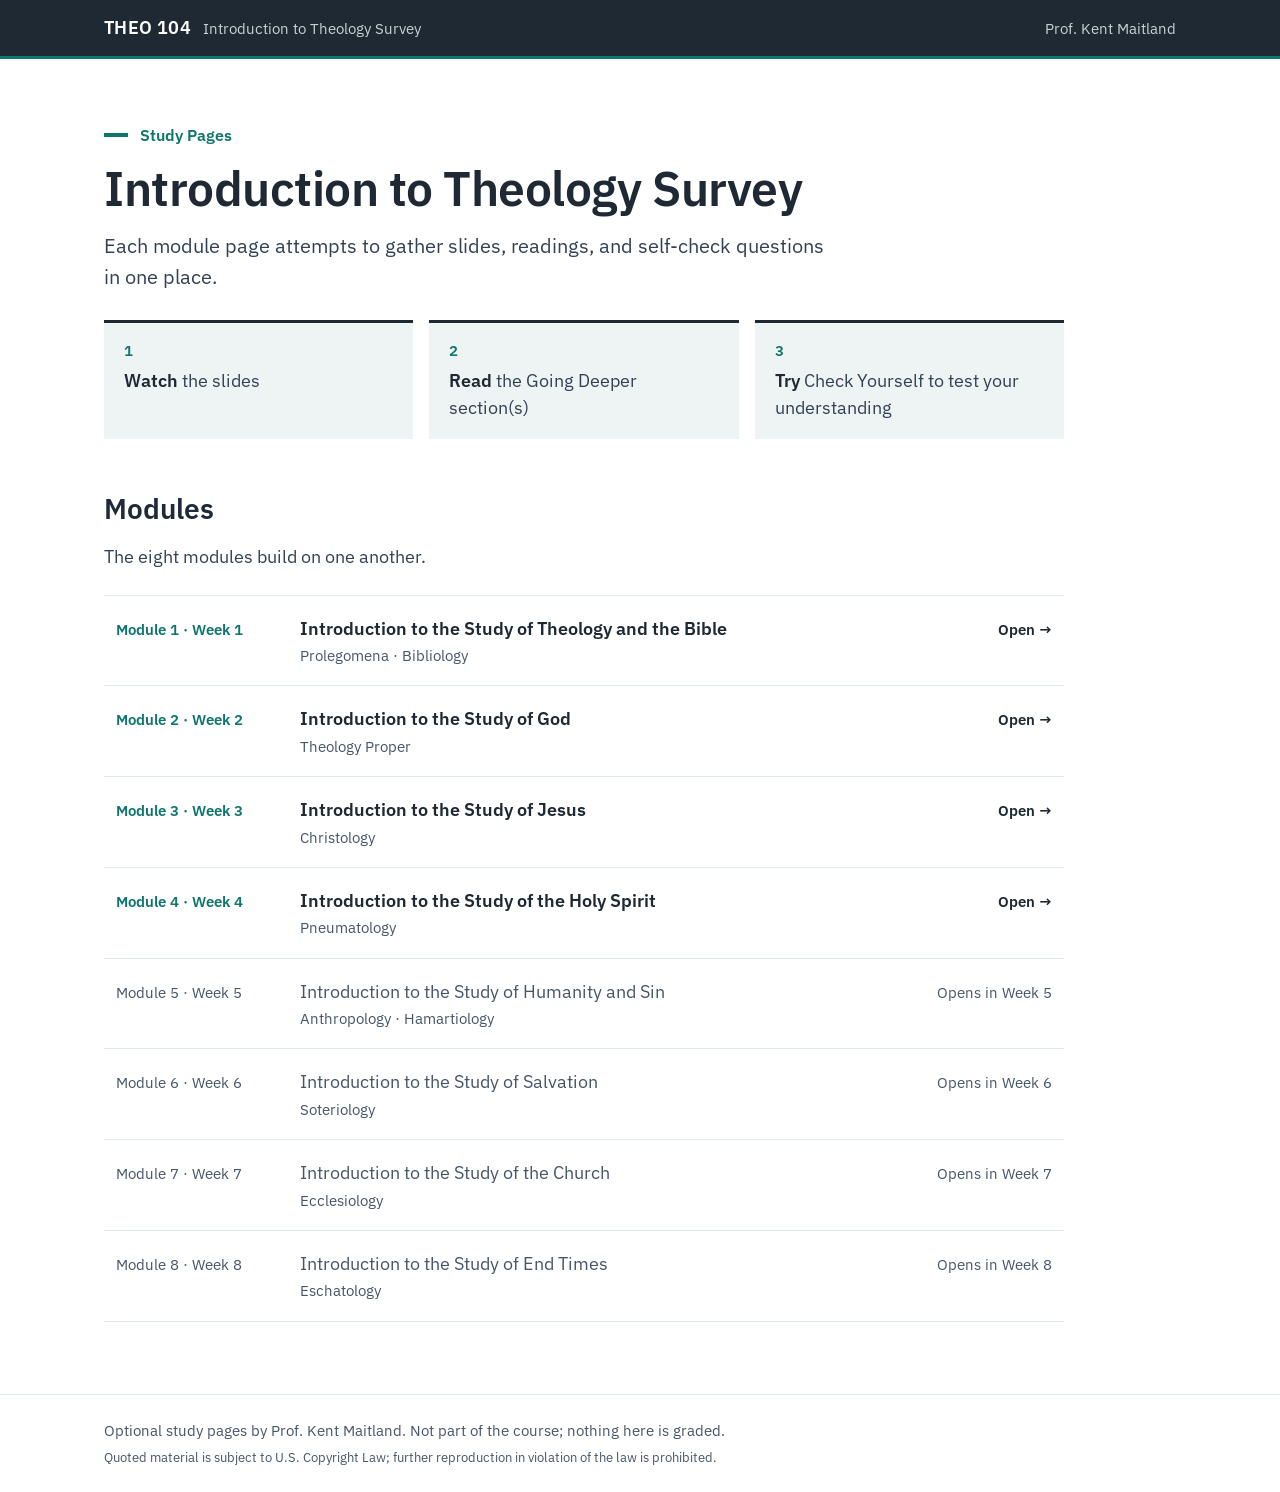
==== commit c2954b4c: "Module 4 page: seven decks, Going Deeper, Why This Matters, Check Yourself; home row linked Styleshe" ====
--- a/index.html
+++ b/index.html
@@ -7,7 +7,7 @@
 <link rel="preconnect" href="https://fonts.googleapis.com">
 <link rel="preconnect" href="https://fonts.gstatic.com" crossorigin>
 <link rel="stylesheet" href="https://fonts.googleapis.com/css2?family=IBM+Plex+Sans:ital,wght@0,400;0,600;1,400&amp;display=swap">
-<link rel="stylesheet" href="assets/theo104.css?v=2026-11-02a">
+<link rel="stylesheet" href="assets/theo104.css?v=2026-11-10a">
 </head>
 <body>
 <header class="site-head">
@@ -33,7 +33,7 @@
 <li><a class="mod" href="module-1/"><span class="n">Module 1 · Week 1</span><span class="t">Introduction to the Study of Theology and the Bible<span class="d">Prolegomena · Bibliology</span></span><span class="go">Open →</span></a></li>
 <li><a class="mod" href="module-2/"><span class="n">Module 2 · Week 2</span><span class="t">Introduction to the Study of God<span class="d">Theology Proper</span></span><span class="go">Open →</span></a></li>
 <li><a class="mod" href="module-3/"><span class="n">Module 3 · Week 3</span><span class="t">Introduction to the Study of Jesus<span class="d">Christology</span></span><span class="go">Open →</span></a></li>
-<li><div class="mod soon"><span class="n">Module 4 · Week 4</span><span class="t">Introduction to the Study of the Holy Spirit<span class="d">Pneumatology</span></span><span class="go">Opens in Week 4</span></div></li>
+<li><a class="mod" href="module-4/"><span class="n">Module 4 · Week 4</span><span class="t">Introduction to the Study of the Holy Spirit<span class="d">Pneumatology</span></span><span class="go">Open →</span></a></li>
 <li><div class="mod soon"><span class="n">Module 5 · Week 5</span><span class="t">Introduction to the Study of Humanity and Sin<span class="d">Anthropology · Hamartiology</span></span><span class="go">Opens in Week 5</span></div></li>
 <li><div class="mod soon"><span class="n">Module 6 · Week 6</span><span class="t">Introduction to the Study of Salvation<span class="d">Soteriology</span></span><span class="go">Opens in Week 6</span></div></li>
 <li><div class="mod soon"><span class="n">Module 7 · Week 7</span><span class="t">Introduction to the Study of the Church<span class="d">Ecclesiology</span></span><span class="go">Opens in Week 7</span></div></li>
--- a/assets/theo104.css
+++ b/assets/theo104.css
@@ -402,6 +402,7 @@
 .arc-svg { display: block; width: 100%; height: auto; max-height: 100%; overflow: visible; }
 .arc-line { fill: none; stroke: var(--primary); stroke-width: 3; stroke-linejoin: round; }
 .arc-pt { fill: var(--bg); stroke: var(--primary); stroke-width: 3; }
+.arc-halo { fill: none; stroke: var(--bg); stroke-width: 15; stroke-linecap: round; }
 .arc-cross { fill: none; stroke: var(--accent); stroke-width: 5; }
 .arc-t { font-family: var(--sans); font-size: 21px; font-weight: 600; fill: var(--primary); }
 .arc-t.low { fill: var(--accent); }
@@ -419,3 +420,6 @@
 .s-quote.long blockquote { font-size: max(18px, 2.5cqw); }
 .s-text.s-cite { margin-top: 1.2cqw; font-size: max(14px, 1.45cqw); }
 @container (max-width: 640px) { .s-quote.long blockquote { font-size: 19px; } .s-text.s-cite { margin-top: 12px; font-size: 15px; } }
+/* Text right after a quotation: the quotation's auto margin can shrink to nothing on a full slide
+   (Module 4 Deck 4 slide 11, 11/10/2026), so keep a minimum gap. Phones already have a fixed 28px margin. */
+@container (min-width: 641px) { .s-quote + .s-text { padding-top: 1.2cqw; } }
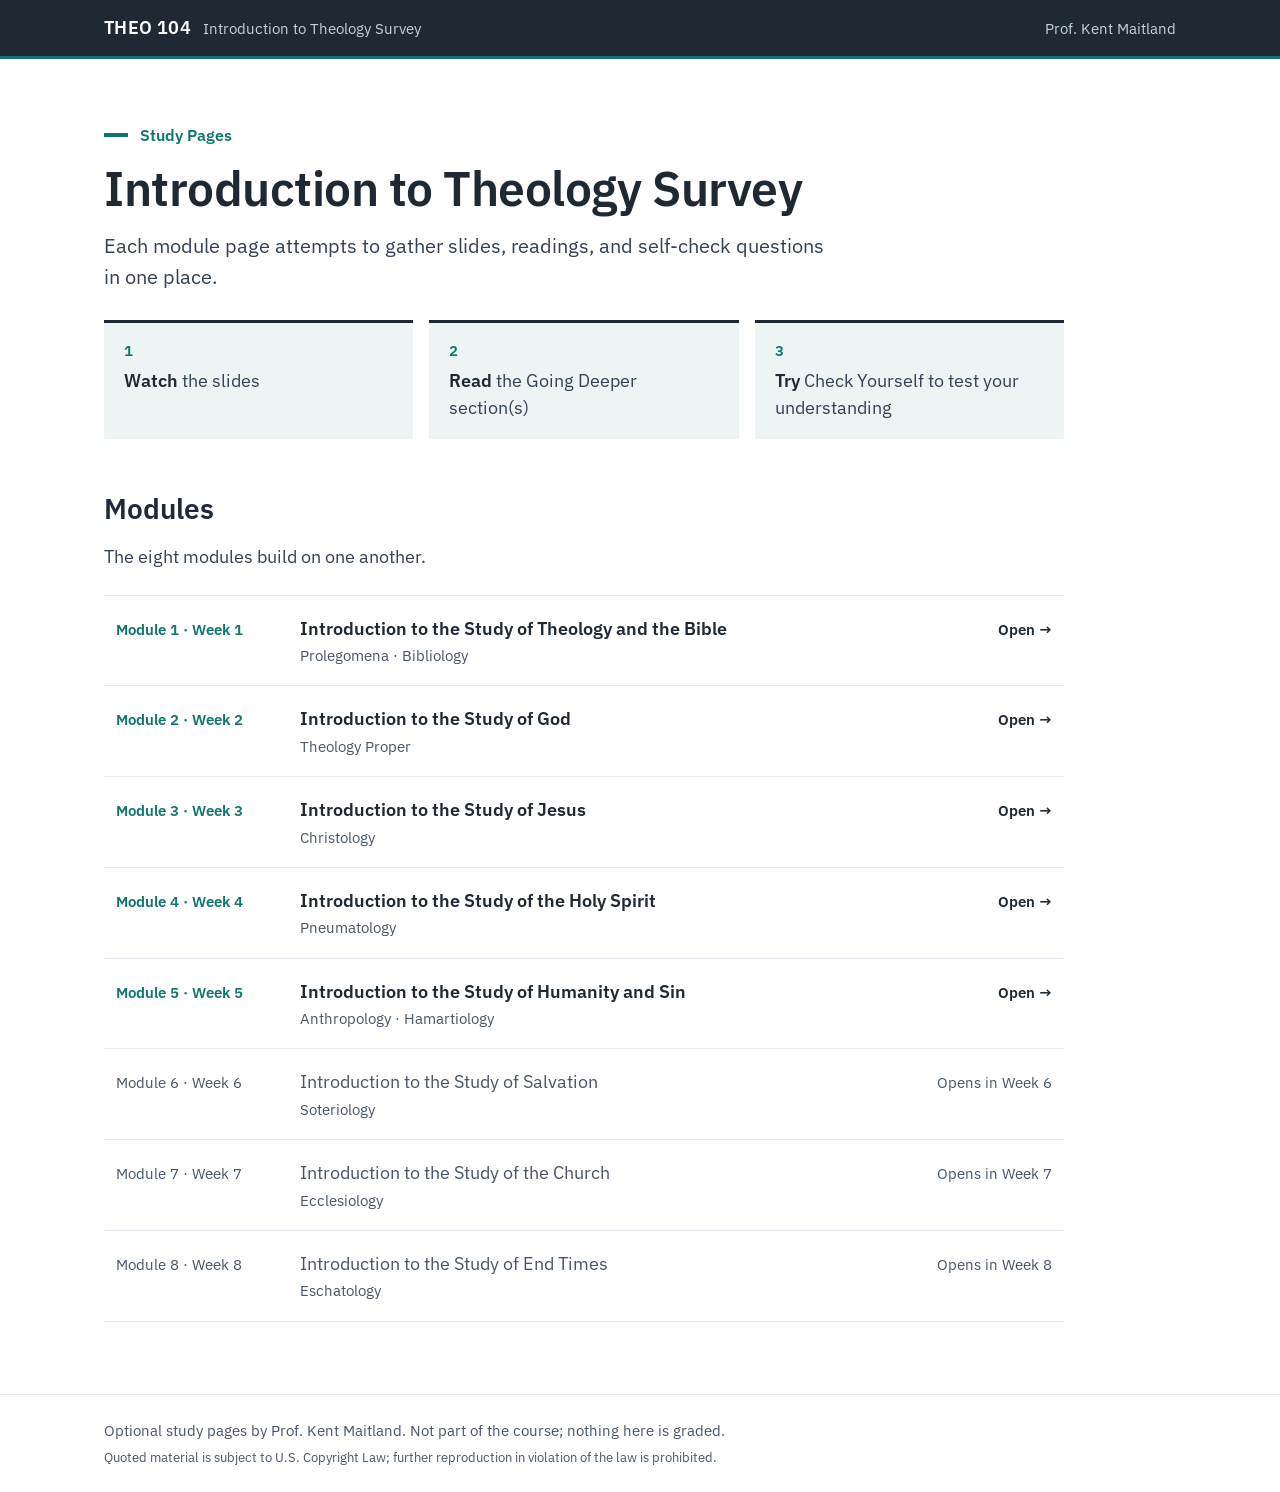
==== commit 8950e49d: "Module 5 page: seven decks, Going Deeper, Why This Matters, Check Yourself; home row linked Seven ti" ====
--- a/index.html
+++ b/index.html
@@ -34,7 +34,7 @@
 <li><a class="mod" href="module-2/"><span class="n">Module 2 · Week 2</span><span class="t">Introduction to the Study of God<span class="d">Theology Proper</span></span><span class="go">Open →</span></a></li>
 <li><a class="mod" href="module-3/"><span class="n">Module 3 · Week 3</span><span class="t">Introduction to the Study of Jesus<span class="d">Christology</span></span><span class="go">Open →</span></a></li>
 <li><a class="mod" href="module-4/"><span class="n">Module 4 · Week 4</span><span class="t">Introduction to the Study of the Holy Spirit<span class="d">Pneumatology</span></span><span class="go">Open →</span></a></li>
-<li><div class="mod soon"><span class="n">Module 5 · Week 5</span><span class="t">Introduction to the Study of Humanity and Sin<span class="d">Anthropology · Hamartiology</span></span><span class="go">Opens in Week 5</span></div></li>
+<li><a class="mod" href="module-5/"><span class="n">Module 5 · Week 5</span><span class="t">Introduction to the Study of Humanity and Sin<span class="d">Anthropology · Hamartiology</span></span><span class="go">Open →</span></a></li>
 <li><div class="mod soon"><span class="n">Module 6 · Week 6</span><span class="t">Introduction to the Study of Salvation<span class="d">Soteriology</span></span><span class="go">Opens in Week 6</span></div></li>
 <li><div class="mod soon"><span class="n">Module 7 · Week 7</span><span class="t">Introduction to the Study of the Church<span class="d">Ecclesiology</span></span><span class="go">Opens in Week 7</span></div></li>
 <li><div class="mod soon"><span class="n">Module 8 · Week 8</span><span class="t">Introduction to the Study of End Times<span class="d">Eschatology</span></span><span class="go">Opens in Week 8</span></div></li>
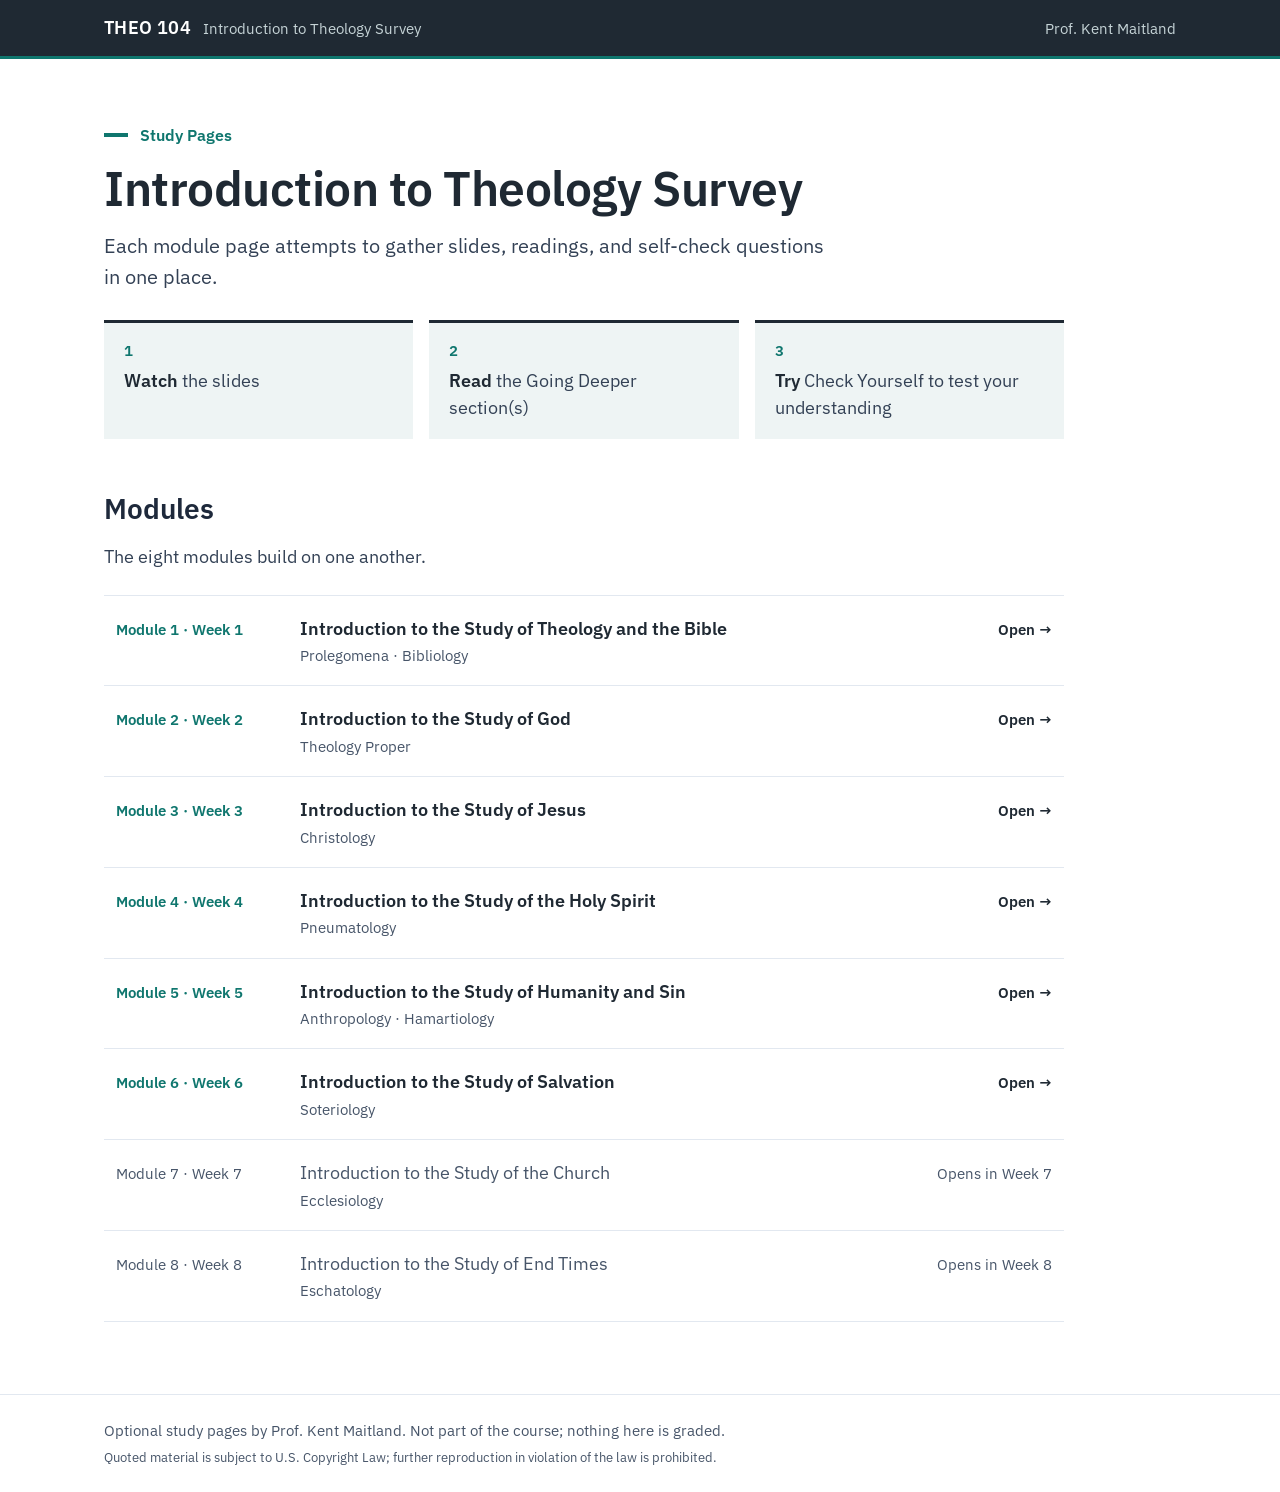
==== commit f90f0e4f: "Module 6 page: seven decks, Going Deeper, Why This Matters, Check Yourself; home row linked Co-Autho" ====
--- a/index.html
+++ b/index.html
@@ -35,7 +35,7 @@
 <li><a class="mod" href="module-3/"><span class="n">Module 3 · Week 3</span><span class="t">Introduction to the Study of Jesus<span class="d">Christology</span></span><span class="go">Open →</span></a></li>
 <li><a class="mod" href="module-4/"><span class="n">Module 4 · Week 4</span><span class="t">Introduction to the Study of the Holy Spirit<span class="d">Pneumatology</span></span><span class="go">Open →</span></a></li>
 <li><a class="mod" href="module-5/"><span class="n">Module 5 · Week 5</span><span class="t">Introduction to the Study of Humanity and Sin<span class="d">Anthropology · Hamartiology</span></span><span class="go">Open →</span></a></li>
-<li><div class="mod soon"><span class="n">Module 6 · Week 6</span><span class="t">Introduction to the Study of Salvation<span class="d">Soteriology</span></span><span class="go">Opens in Week 6</span></div></li>
+<li><a class="mod" href="module-6/"><span class="n">Module 6 · Week 6</span><span class="t">Introduction to the Study of Salvation<span class="d">Soteriology</span></span><span class="go">Open →</span></a></li>
 <li><div class="mod soon"><span class="n">Module 7 · Week 7</span><span class="t">Introduction to the Study of the Church<span class="d">Ecclesiology</span></span><span class="go">Opens in Week 7</span></div></li>
 <li><div class="mod soon"><span class="n">Module 8 · Week 8</span><span class="t">Introduction to the Study of End Times<span class="d">Eschatology</span></span><span class="go">Opens in Week 8</span></div></li>
 </ol>
